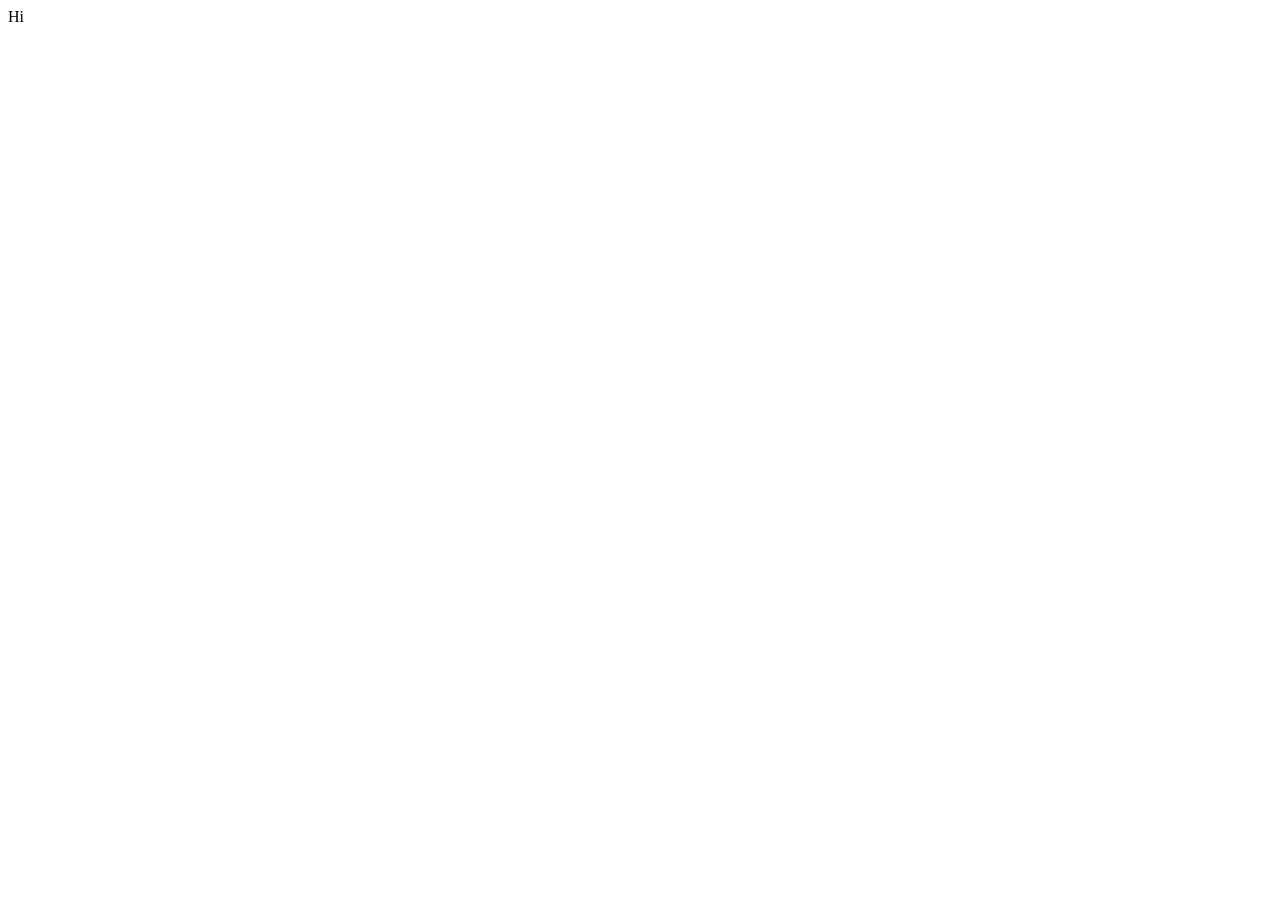
==== index.html @ 1480189e "Initial commit" ====
<!DOCTYPE html>
<html lang="en">

<head>
    <meta charset="utf-8" />
    <meta name="viewport" content="width=device-width, initial-scale=1, shrink-to-fit=no" />
    <title>Demo - Single Page</title>
</head>

<body>
    Hi
</body>

</html>
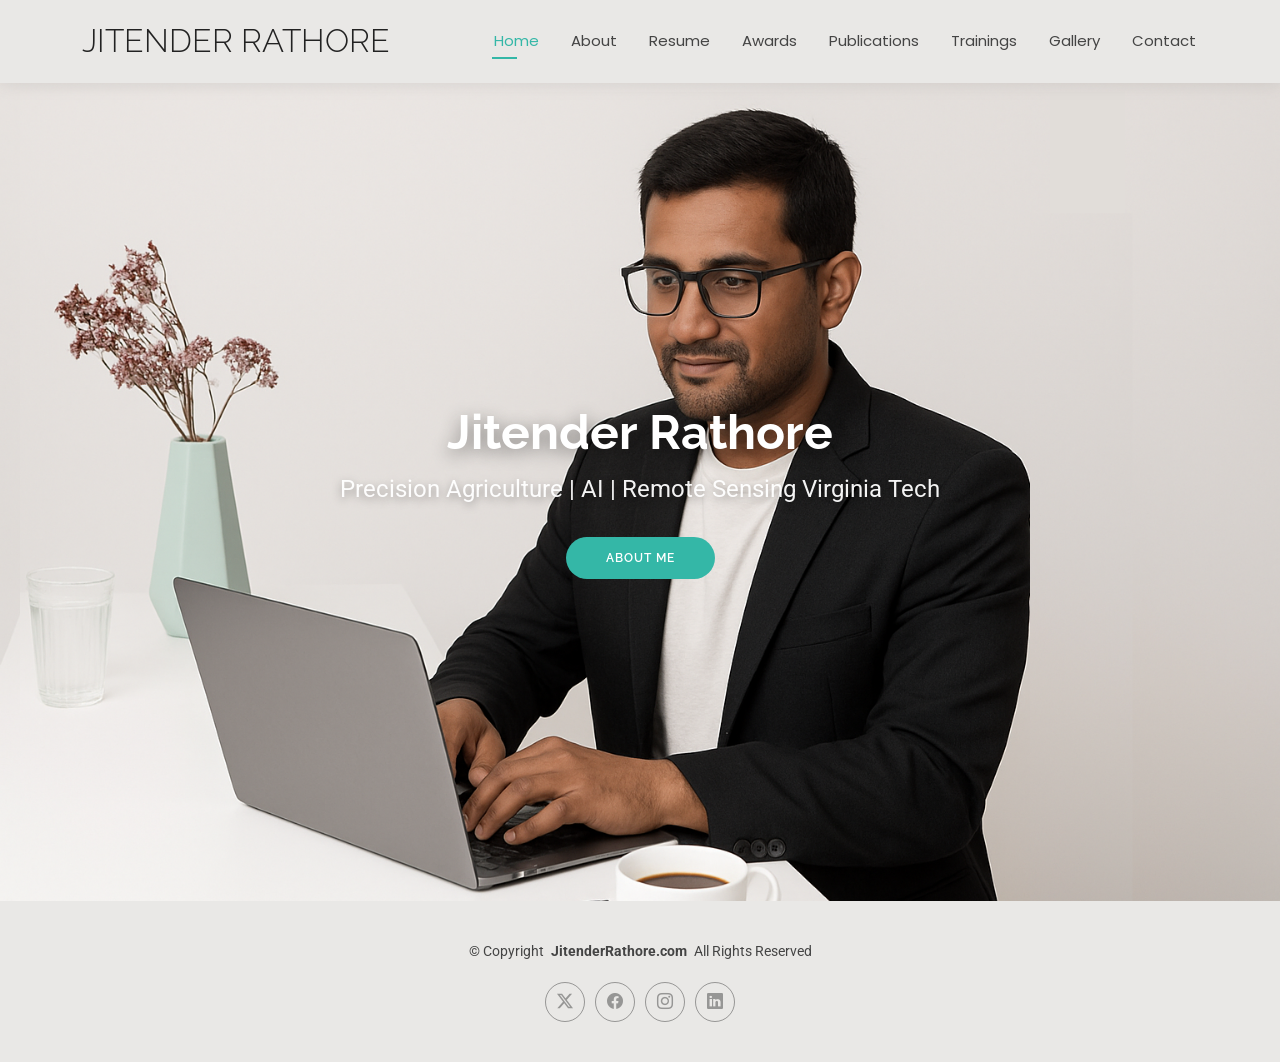
==== commit 339c10bb: "Initial commit" ====
--- a/index.html
+++ b/index.html
@@ -2,13 +2,43 @@
 <html lang="en">
 
 <head>
-    <meta charset="utf-8" />
-    <meta name="viewport" content="width=device-width, initial-scale=1, shrink-to-fit=no" />
-    <title>Demo - Single Page</title>
+  <meta charset="utf-8">
+  <meta content="width=device-width, initial-scale=1.0" name="viewport">
+  <title>JitenderRathore.com</title>
+  <link href="https://fonts.googleapis.com/css2?family=Roboto:ital,wght@0,100;0,300;0,400;0,500;0,700;0,900;1,100;1,300;1,400;1,500;1,700;1,900&family=Poppins:ital,wght@0,100;0,200;0,300;0,400;0,500;0,600;0,700;0,800;0,900;1,100;1,200;1,300;1,400;1,500;1,600;1,700;1,800;1,900&family=Raleway:ital,wght@0,100;0,200;0,300;0,400;0,500;0,600;0,700;0,800;0,900;1,100;1,200;1,300;1,400;1,500;1,600;1,700;1,800;1,900&display=swap" rel="stylesheet">
+  <link href="assets/css/bootstrap.min.css" rel="stylesheet">
+  <link href="assets/css/bootstrap-icons.css" rel="stylesheet">
+  <link href="assets/css/aos.css" rel="stylesheet">
+  <link href="assets/css/swiper-bundle.min.css" rel="stylesheet">
+  <link href="assets/css/glightbox.min.css" rel="stylesheet">
+  <link href="assets/css/main.css" rel="stylesheet">
+   <script src="assets/js/common.js"></script>
 </head>
-
-<body>
-    Hi
+<body class="index-page">
+  <div id="header-placeholder"></div>
+  <main class="main">
+    <section id="hero" class="hero section">
+      <img src="assets/img/hero-bg.png" alt="" data-aos="fade-in">
+      <div class="container text-center" data-aos="zoom-out" data-aos-delay="100">
+        <div class="row justify-content-center">
+          <div class="col-lg-8">
+            <h2>Jitender Rathore</h2>
+            <p>Precision Agriculture | AI | Remote Sensing Virginia Tech</p>
+            <a href="about.html" class="btn-get-started">About Me</a>
+          </div>
+        </div>
+      </div>
+    </section>
+  </main>
+  <div id="footer-placeholder"></div>
+  
+  <script src="assets/js/aos.js"></script>
+  <script src="assets/js/noframework.waypoints.js"></script>
+  
+  <script src="assets/js/swiper-bundle.min.js"></script>
+  <script src="assets/js/glightbox.min.js"></script>
+  <script src="assets/js/imagesloaded.pkgd.min.js"></script>
+  
+  <script src="assets/js/main.js"></script>
 </body>
-
 </html>
--- a/assets/css/main.css
+++ b/assets/css/main.css
@@ -0,0 +1,1319 @@
+:root {
+  --default-font: "Roboto",  system-ui, -apple-system, "Segoe UI", Roboto, "Helvetica Neue", Arial, "Noto Sans", "Liberation Sans", sans-serif, "Apple Color Emoji", "Segoe UI Emoji", "Segoe UI Symbol", "Noto Color Emoji";
+  --heading-font: "Raleway",  sans-serif;
+  --nav-font: "Poppins",  sans-serif;
+}
+
+:root { 
+  --default-color: #444444;
+  --heading-color: #222222;
+  --accent-color: #34b7a7;
+  --surface-color: #ffffff;
+  --contrast-color: #ffffff;
+}
+
+:root {
+  --nav-color: #444444;
+  --nav-hover-color: #34b7a7;
+  --nav-mobile-background-color: #ffffff;
+  --nav-dropdown-background-color: #ffffff;
+  --nav-dropdown-color: #444444;
+  --nav-dropdown-hover-color: #34b7a7;
+}
+.light-background {
+  --background-color: #e9e8e6;
+  --surface-color: #ffffff;
+}
+
+.dark-background {
+  --background-color: #060606;
+  --default-color: #ffffff;
+  --heading-color: #ffffff;
+  --surface-color: #252525;
+  --contrast-color: #ffffff;
+}
+
+:root {
+  scroll-behavior: smooth;
+}
+
+body {
+  color: var(--default-color);
+  background-color: var(--background-color);
+  font-family: var(--default-font);
+}
+
+a {
+  color: var(--accent-color);
+  text-decoration: none;
+  transition: 0.3s;
+}
+
+a:hover {
+  color: color-mix(in srgb, var(--accent-color), transparent 25%);
+  text-decoration: none;
+}
+
+h1,
+h2,
+h3,
+h4,
+h5,
+h6 {
+  color: var(--heading-color);
+  font-family: var(--heading-font);
+}
+
+.php-email-form .error-message {
+  display: none;
+  background: #df1529;
+  color: #ffffff;
+  text-align: left;
+  padding: 15px;
+  margin-bottom: 24px;
+  font-weight: 600;
+}
+
+.php-email-form .sent-message {
+  display: none;
+  color: #ffffff;
+  background: #059652;
+  text-align: center;
+  padding: 15px;
+  margin-bottom: 24px;
+  font-weight: 600;
+}
+
+.php-email-form .loading {
+  display: none;
+  background: var(--surface-color);
+  text-align: center;
+  padding: 15px;
+  margin-bottom: 24px;
+}
+
+.php-email-form .loading:before {
+  content: "";
+  display: inline-block;
+  border-radius: 50%;
+  width: 24px;
+  height: 24px;
+  margin: 0 10px -6px 0;
+  border: 3px solid var(--accent-color);
+  border-top-color: var(--surface-color);
+  animation: php-email-form-loading 1s linear infinite;
+}
+
+@keyframes php-email-form-loading {
+  0% {
+    transform: rotate(0deg);
+  }
+
+  100% {
+    transform: rotate(360deg);
+  }
+}
+
+.header {
+  color: var(--default-color);
+  background-color: var(--background-color);
+  padding: 15px 0;
+  transition: all 0.5s;
+  z-index: 997;
+  box-shadow: 0px 0 18px rgba(0, 0, 0, 0.1);
+}
+
+.header .logo {
+  line-height: 1;
+}
+
+.header .logo img {
+  max-height: 36px;
+  margin-right: 8px;
+}
+
+.header .logo h1 {
+  font-size: 32px;
+  margin: 0;
+  font-weight: 300;
+  text-transform: uppercase;
+  color: var(--heading-color);
+}
+
+.header .header-social-links {
+  padding-right: 15px;
+}
+
+.header .header-social-links a {
+  color: color-mix(in srgb, var(--default-color), transparent 40%);
+  padding-left: 6px;
+  display: inline-block;
+  transition: 0.3s;
+  font-size: 16px;
+}
+
+.header .header-social-links a:hover {
+  color: var(--accent-color);
+}
+
+.header .header-social-links a i {
+  line-height: 0px;
+}
+
+@media (max-width: 1200px) {
+  .header .logo {
+    order: 1;
+  }
+
+  .header .header-social-links {
+    order: 2;
+  }
+
+  .header .navmenu {
+    order: 3;
+  }
+}
+
+@media (min-width: 1200px) {
+  .navmenu {
+    padding: 0;
+  }
+
+  .navmenu ul {
+    margin: 0;
+    padding: 0;
+    display: flex;
+    list-style: none;
+    align-items: center;
+  }
+
+  .navmenu li {
+    position: relative;
+  }
+
+  .navmenu>ul>li {
+    white-space: nowrap;
+    padding: 15px 14px;
+  }
+
+  .navmenu>ul>li:last-child {
+    padding-right: 0;
+  }
+
+  .navmenu a,
+  .navmenu a:focus {
+    color: var(--nav-color);
+    font-size: 15px;
+    padding: 0 2px;
+    font-family: var(--nav-font);
+    font-weight: 400;
+    display: flex;
+    align-items: center;
+    justify-content: space-between;
+    white-space: nowrap;
+    transition: 0.3s;
+    position: relative;
+  }
+
+  .navmenu a i,
+  .navmenu a:focus i {
+    font-size: 12px;
+    line-height: 0;
+    margin-left: 5px;
+    transition: 0.3s;
+  }
+
+  .navmenu>ul>li>a:before {
+    content: "";
+    position: absolute;
+    height: 2px;
+    bottom: -6px;
+    left: 0;
+    background-color: var(--nav-hover-color);
+    visibility: hidden;
+    width: 0px;
+    transition: all 0.3s ease-in-out 0s;
+  }
+
+  .navmenu a:hover:before,
+  .navmenu li:hover>a:before,
+  .navmenu .active:before {
+    visibility: visible;
+    width: 25px;
+  }
+
+  .navmenu li:hover>a,
+  .navmenu .active,
+  .navmenu .active:focus {
+    color: var(--nav-hover-color);
+  }
+
+  .navmenu .dropdown ul {
+    margin: 0;
+    padding: 10px 0;
+    background: var(--nav-dropdown-background-color);
+    display: block;
+    position: absolute;
+    visibility: hidden;
+    left: 14px;
+    top: 130%;
+    opacity: 0;
+    transition: 0.3s;
+    border-radius: 4px;
+    z-index: 99;
+    box-shadow: 0px 0px 30px rgba(0, 0, 0, 0.1);
+  }
+
+  .navmenu .dropdown ul li {
+    min-width: 200px;
+  }
+
+  .navmenu .dropdown ul a {
+    padding: 10px 20px;
+    font-size: 15px;
+    text-transform: none;
+    color: var(--nav-dropdown-color);
+  }
+
+  .navmenu .dropdown ul a i {
+    font-size: 12px;
+  }
+
+  .navmenu .dropdown ul a:hover,
+  .navmenu .dropdown ul .active:hover,
+  .navmenu .dropdown ul li:hover>a {
+    color: var(--nav-dropdown-hover-color);
+  }
+
+  .navmenu .dropdown:hover>ul {
+    opacity: 1;
+    top: 100%;
+    visibility: visible;
+  }
+
+  .navmenu .dropdown .dropdown ul {
+    top: 0;
+    left: -90%;
+    visibility: hidden;
+  }
+
+  .navmenu .dropdown .dropdown:hover>ul {
+    opacity: 1;
+    top: 0;
+    left: -100%;
+    visibility: visible;
+  }
+}
+
+@media (max-width: 1199px) {
+  .mobile-nav-toggle {
+    color: var(--nav-color);
+    font-size: 28px;
+    line-height: 0;
+    margin-right: 10px;
+    cursor: pointer;
+    transition: color 0.3s;
+  }
+
+  .navmenu {
+    padding: 0;
+    z-index: 9997;
+  }
+
+  .navmenu ul {
+    display: none;
+    list-style: none;
+    position: absolute;
+    inset: 60px 20px 20px 20px;
+    padding: 10px 0;
+    margin: 0;
+    border-radius: 6px;
+    background-color: var(--nav-mobile-background-color);
+    border: 1px solid color-mix(in srgb, var(--default-color), transparent 90%);
+    box-shadow: none;
+    overflow-y: auto;
+    transition: 0.3s;
+    z-index: 9998;
+  }
+
+  .navmenu a,
+  .navmenu a:focus {
+    color: var(--nav-dropdown-color);
+    padding: 10px 20px;
+    font-family: var(--nav-font);
+    font-size: 17px;
+    font-weight: 500;
+    display: flex;
+    align-items: center;
+    justify-content: space-between;
+    white-space: nowrap;
+    transition: 0.3s;
+  }
+
+  .navmenu a i,
+  .navmenu a:focus i {
+    font-size: 12px;
+    line-height: 0;
+    margin-left: 5px;
+    width: 30px;
+    height: 30px;
+    display: flex;
+    align-items: center;
+    justify-content: center;
+    border-radius: 50%;
+    transition: 0.3s;
+    background-color: color-mix(in srgb, var(--accent-color), transparent 90%);
+  }
+
+  .navmenu a i:hover,
+  .navmenu a:focus i:hover {
+    background-color: var(--accent-color);
+    color: var(--contrast-color);
+  }
+
+  .navmenu a:hover,
+  .navmenu .active,
+  .navmenu .active:focus {
+    color: var(--nav-dropdown-hover-color);
+  }
+
+  .navmenu .active i,
+  .navmenu .active:focus i {
+    background-color: var(--accent-color);
+    color: var(--contrast-color);
+    transform: rotate(180deg);
+  }
+
+  .navmenu .dropdown ul {
+    position: static;
+    display: none;
+    z-index: 99;
+    padding: 10px 0;
+    margin: 10px 20px;
+    background-color: var(--nav-dropdown-background-color);
+    transition: all 0.5s ease-in-out;
+  }
+
+  .navmenu .dropdown ul ul {
+    background-color: rgba(33, 37, 41, 0.1);
+  }
+
+  .navmenu .dropdown>.dropdown-active {
+    display: block;
+    background-color: rgba(33, 37, 41, 0.03);
+  }
+
+  .mobile-nav-active {
+    overflow: hidden;
+  }
+
+  .mobile-nav-active .mobile-nav-toggle {
+    color: #fff;
+    position: absolute;
+    font-size: 32px;
+    top: 15px;
+    right: 15px;
+    margin-right: 0;
+    z-index: 9999;
+  }
+
+  .mobile-nav-active .navmenu {
+    position: fixed;
+    overflow: hidden;
+    inset: 0;
+    background: rgba(33, 37, 41, 0.8);
+    transition: 0.3s;
+  }
+
+  .mobile-nav-active .navmenu>ul {
+    display: block;
+  }
+}
+
+.footer {
+  color: var(--default-color);
+  background-color: var(--background-color);
+  font-size: 14px;
+  padding: 40px 0;
+  position: relative;
+}
+
+.footer .copyright p {
+  margin-bottom: 0;
+}
+
+.footer .social-links {
+  margin-top: 20px;
+}
+
+.footer .social-links a {
+  display: flex;
+  align-items: center;
+  justify-content: center;
+  width: 40px;
+  height: 40px;
+  border-radius: 50%;
+  border: 1px solid color-mix(in srgb, var(--default-color), transparent 50%);
+  font-size: 16px;
+  color: color-mix(in srgb, var(--default-color), transparent 50%);
+  margin: 0 5px;
+  transition: 0.3s;
+}
+
+.footer .social-links a:hover {
+  color: var(--accent-color);
+  border-color: var(--accent-color);
+}
+
+.footer .credits {
+  margin-top: 10px;
+  font-size: 13px;
+  text-align: center;
+}
+
+#preloader {
+  position: fixed;
+  inset: 0;
+  z-index: 9999;
+  overflow: hidden;
+  background-color: var(--background-color);
+  transition: all 0.6s ease-out;
+  width: 100%;
+  height: 100vh;
+}
+
+#preloader:before,
+#preloader:after {
+  content: "";
+  position: absolute;
+  border: 4px solid var(--accent-color);
+  border-radius: 50%;
+  animation: animate-preloader 2s cubic-bezier(0, 0.2, 0.8, 1) infinite;
+}
+
+#preloader:after {
+  animation-delay: -0.5s;
+}
+
+@keyframes animate-preloader {
+  0% {
+    width: 10px;
+    height: 10px;
+    top: calc(50% - 5px);
+    left: calc(50% - 5px);
+    opacity: 1;
+  }
+
+  100% {
+    width: 72px;
+    height: 72px;
+    top: calc(50% - 36px);
+    left: calc(50% - 36px);
+    opacity: 0;
+  }
+}
+
+@media screen and (max-width: 768px) {
+  [data-aos-delay] {
+    transition-delay: 0 !important;
+  }
+}
+
+.page-title {
+  color: var(--default-color);
+  background-color: var(--background-color);
+  padding: 25px 0;
+  position: relative;
+  border-bottom: 1px solid color-mix(in srgb, var(--default-color), transparent 85%);
+}
+
+.page-title h1 {
+  font-size: 24px;
+  font-weight: 400;
+}
+
+.page-title .breadcrumbs ol {
+  display: flex;
+  flex-wrap: wrap;
+  list-style: none;
+  padding: 0;
+  margin: 0;
+  font-size: 14px;
+  font-weight: 400;
+}
+
+.page-title .breadcrumbs ol li+li {
+  padding-left: 10px;
+}
+
+.page-title .breadcrumbs ol li+li::before {
+  content: "/";
+  display: inline-block;
+  padding-right: 10px;
+  color: color-mix(in srgb, var(--default-color), transparent 70%);
+}
+
+section,
+.section {
+  color: var(--default-color);
+  background-color: var(--background-color);
+  padding: 60px 0;
+  scroll-margin-top: 100px;
+  overflow: clip;
+}
+
+@media (max-width: 1199px) {
+
+  section,
+  .section {
+    scroll-margin-top: 66px;
+  }
+}
+
+.section-title {
+  text-align: center;
+  padding-bottom: 60px;
+  position: relative;
+}
+
+.section-title h2 {
+  font-size: 32px;
+  font-weight: 700;
+  margin-bottom: 20px;
+  padding-bottom: 20px;
+  position: relative;
+}
+
+.section-title h2:after {
+  content: "";
+  position: absolute;
+  display: block;
+  width: 50px;
+  height: 3px;
+  background: var(--accent-color);
+  left: 0;
+  right: 0;
+  bottom: 0;
+  margin: auto;
+}
+
+.section-title p {
+  margin-bottom: 0;
+}
+
+.hero {
+  width: 100%;
+  min-height: calc(100vh - 82px);
+  position: relative;
+  padding: 80px 0;
+  display: flex;
+  align-items: center;
+  justify-content: center;
+}
+
+@media (max-width: 1200px) {
+  .hero {
+    min-height: calc(100vh - 68px);
+  }
+}
+
+.hero img {
+  position: absolute;
+  inset: 0;
+  display: block;
+  width: 100%;
+  height: 100%;
+  object-fit: cover;
+  z-index: 1;
+}
+
+.hero .container {
+  position: relative;
+  z-index: 3;
+}
+
+.hero h2 {
+  margin: 0;
+  font-size: 48px;
+  color:#fff;
+  text-shadow: 0 4px 18px rgba(0,0,0,0.45), 0 1px 0 rgba(255,255,255,0.02);
+  font-weight: 700;
+}
+
+.hero p {
+  margin: 10px 0 0 0;
+  font-size: 24px;
+  color: rgba(255,255,255,0.95);
+  text-shadow: 0 3px 10px rgba(0,0,0,0.35);
+}
+
+.hero .btn-get-started {
+  color: var(--contrast-color);
+  background: var(--accent-color);
+  font-family: var(--heading-font);
+  text-transform: uppercase;
+  font-weight: 600;
+  font-size: 12px;
+  letter-spacing: 1px;
+  display: inline-block;
+  padding: 12px 40px;
+  border-radius: 50px;
+  transition: 0.5s;
+  margin-top: 30px;
+}
+
+.hero .btn-get-started:hover {
+  background: color-mix(in srgb, var(--accent-color) 90%, white 20%);
+}
+
+@media (max-width: 768px) {
+  .hero h2 {
+    font-size: 32px;
+  }
+
+  .hero p {
+    font-size: 18px;
+  }
+}
+
+.about .content h2 {
+  font-weight: 700;
+  font-size: 24px;
+}
+
+.about .content ul {
+  list-style: none;
+  padding: 0;
+}
+
+.about .content ul li {
+  margin-bottom: 20px;
+  display: flex;
+  align-items: center;
+}
+
+.about .content ul strong {
+  margin-right: 10px;
+}
+
+.about .content ul i {
+  font-size: 16px;
+  margin-right: 5px;
+  color: var(--accent-color);
+  line-height: 0;
+}
+
+.skills .progress {
+  height: 60px;
+  display: block;
+  background: none;
+  border-radius: 0;
+}
+
+.skills .progress .skill {
+  color: var(--heading-color);
+  padding: 0;
+  margin: 0 0 6px 0;
+  text-transform: uppercase;
+  display: block;
+  font-weight: 600;
+  font-family: var(--heading-font);
+}
+
+.skills .progress .skill .val {
+  float: right;
+  font-style: normal;
+}
+
+.skills .progress-bar-wrap {
+  background: color-mix(in srgb, var(--default-color), transparent 90%);
+  height: 10px;
+}
+
+.skills .progress-bar {
+  width: 1px;
+  height: 10px;
+  transition: 0.9s;
+  background-color: var(--accent-color);
+}
+
+.stats .stats-item {
+  padding: 30px;
+  width: 100%;
+}
+
+.stats .stats-item span {
+  color: var(--heading-color);
+  font-size: 48px;
+  display: block;
+  font-weight: 700;
+  margin-bottom: 20px;
+  padding-bottom: 20px;
+  position: relative;
+}
+
+.stats .stats-item span:after {
+  content: "";
+  position: absolute;
+  display: block;
+  width: 25px;
+  height: 3px;
+  background: var(--accent-color);
+  left: 0;
+  right: 0;
+  bottom: 0;
+  margin: auto;
+}
+
+.stats .stats-item p {
+  color: color-mix(in srgb, var(--default-color), transparent 40%);
+  padding: 0;
+  margin: 0;
+  font-family: var(--heading-font);
+  font-weight: 500;
+}
+
+.testimonials .section-header {
+  margin-bottom: 40px;
+}
+
+.testimonials .testimonials-carousel,
+.testimonials .testimonials-slider {
+  overflow: hidden;
+}
+
+.testimonials .testimonial-item {
+  text-align: center;
+}
+
+.testimonials .testimonial-item .testimonial-img {
+  width: 120px;
+  border-radius: 50%;
+  border: 4px solid var(--background-color);
+  margin: 0 auto;
+}
+
+.testimonials .testimonial-item h3 {
+  font-size: 20px;
+  font-weight: bold;
+  margin: 10px 0 5px 0;
+}
+
+.testimonials .testimonial-item h4 {
+  font-size: 14px;
+  color: color-mix(in srgb, var(--default-color), transparent 40%);
+  margin: 0 0 15px 0;
+}
+
+.testimonials .testimonial-item .stars {
+  margin-bottom: 15px;
+}
+
+.testimonials .testimonial-item .stars i {
+  color: #ffc107;
+  margin: 0 1px;
+}
+
+.testimonials .testimonial-item .quote-icon-left,
+.testimonials .testimonial-item .quote-icon-right {
+  color: color-mix(in srgb, var(--accent-color), transparent 50%);
+  font-size: 26px;
+  line-height: 0;
+}
+
+.testimonials .testimonial-item .quote-icon-left {
+  display: inline-block;
+  left: -5px;
+  position: relative;
+}
+
+.testimonials .testimonial-item .quote-icon-right {
+  display: inline-block;
+  right: -5px;
+  position: relative;
+  top: 10px;
+  transform: scale(-1, -1);
+}
+
+.testimonials .testimonial-item p {
+  font-style: italic;
+  margin: 0 auto 15px auto;
+}
+
+.testimonials .swiper-wrapper {
+  height: auto;
+}
+
+.testimonials .swiper-pagination {
+  margin-top: 20px;
+  position: relative;
+}
+
+.testimonials .swiper-pagination .swiper-pagination-bullet {
+  width: 12px;
+  height: 12px;
+  opacity: 1;
+  background-color: color-mix(in srgb, var(--default-color), transparent 85%);
+}
+
+.testimonials .swiper-pagination .swiper-pagination-bullet-active {
+  background-color: var(--accent-color);
+}
+
+@media (min-width: 992px) {
+  .testimonials .testimonial-item p {
+    width: 80%;
+  }
+}
+
+.resume .resume-title {
+  color: var(--heading-color);
+  font-size: 26px;
+  font-weight: 700;
+  margin-top: 20px;
+  margin-bottom: 20px;
+}
+
+.resume .resume-item {
+  padding: 0 0 20px 20px;
+  margin-top: -2px;
+  border-left: 2px solid var(--accent-color);
+  position: relative;
+}
+
+.resume .resume-item h4 {
+  line-height: 18px;
+  font-size: 18px;
+  font-weight: 600;
+  text-transform: uppercase;
+  color: color-mix(in srgb, var(--default-color), transparent 20%);
+  margin-bottom: 10px;
+}
+
+.resume .resume-item h5 {
+  font-size: 16px;
+  padding: 5px 15px;
+  display: inline-block;
+  font-weight: 600;
+  margin-bottom: 10px;
+}
+
+.resume .resume-item ul {
+  padding-left: 20px;
+}
+
+.resume .resume-item ul li {
+  padding-bottom: 10px;
+}
+
+.resume .resume-item:last-child {
+  padding-bottom: 0;
+}
+
+.resume .resume-item::before {
+  content: "";
+  position: absolute;
+  width: 16px;
+  height: 16px;
+  border-radius: 50px;
+  left: -9px;
+  top: 0;
+  background: var(--background-color);
+  border: 2px solid var(--accent-color);
+}
+
+.services .service-item {
+  background-color: var(--surface-color);
+  box-shadow: 0px 5px 90px 0px rgba(0, 0, 0, 0.1);
+  height: 100%;
+  padding: 15px;
+  text-align: center;
+  transition: 0.3s;
+  border-radius: 5px;
+}
+
+.services .service-item .icon {
+  margin: 0 auto;
+  width: 100px;
+  height: 100px;
+  display: flex;
+  align-items: center;
+  justify-content: center;
+  transition: ease-in-out 0.3s;
+  position: relative;
+}
+
+.services .service-item .icon i {
+  font-size: 36px;
+  transition: 0.5s;
+  position: relative;
+}
+
+.services .service-item .icon svg {
+  position: absolute;
+  top: 0;
+  left: 0;
+}
+
+.services .service-item .icon svg path {
+  transition: 0.5s;
+  fill: color-mix(in srgb, var(--default-color), transparent 95%);
+}
+
+.services .service-item h3 {
+  font-weight: 700;
+  margin: 10px 0 15px 0;
+  font-size: 16px;
+}
+
+.services .service-item p {
+  line-height: 24px;
+  font-size: 14px;
+  margin-bottom: 0;
+}
+
+.services .service-item:hover {
+  box-shadow: 0px 5px 35px 0px rgba(0, 0, 0, 0.1);
+}
+
+.services .service-item.item-cyan i {
+  color: #0dcaf0;
+}
+
+.services .service-item.item-cyan:hover .icon i {
+  /* color: #fff; */
+}
+
+.services .service-item.item-cyan:hover .icon path {
+  fill: #0dcaf0;
+}
+
+.services .service-item.item-orange i {
+  color: #fd7e14;
+}
+
+
+.services .service-item.item-orange:hover .icon path {
+  fill: #fd7e14;
+}
+
+.services .service-item.item-teal i {
+  color: #20c997;
+}
+
+.services .service-item.item-teal:hover .icon i {
+  color: #fff;
+}
+
+.services .service-item.item-teal:hover .icon path {
+  fill: #20c997;
+}
+
+.services .service-item.item-red i {
+  color: #df1529;
+}
+
+.services .service-item.item-red:hover .icon i {
+  color: #fff;
+}
+
+.services .service-item.item-red:hover .icon path {
+  fill: #df1529;
+}
+
+.services .service-item.item-indigo i {
+  color: #6610f2;
+}
+
+.services .service-item.item-indigo:hover .icon i {
+  color: #fff;
+}
+
+.services .service-item.item-indigo:hover .icon path {
+  fill: #6610f2;
+}
+
+.services .service-item.item-pink i {
+  color: #f3268c;
+}
+
+.services .service-item.item-pink:hover .icon i {
+  color: #fff;
+}
+
+.services .service-item.item-pink:hover .icon path {
+  fill: #f3268c;
+}
+
+.portfolio .portfolio-filters {
+  padding: 0;
+  margin: 0 auto 20px auto;
+  list-style: none;
+  text-align: center;
+}
+
+.portfolio .portfolio-filters li {
+  cursor: pointer;
+  display: inline-block;
+  padding: 8px 20px 10px 20px;
+  margin: 0;
+  font-size: 15px;
+  font-weight: 500;
+  line-height: 1;
+  margin-bottom: 5px;
+  border-radius: 50px;
+  transition: all 0.3s ease-in-out;
+  font-family: var(--heading-font);
+}
+
+.portfolio .portfolio-filters li:hover,
+.portfolio .portfolio-filters li.filter-active {
+  color: var(--contrast-color);
+  background-color: var(--accent-color);
+}
+
+.portfolio .portfolio-filters li:first-child {
+  margin-left: 0;
+}
+
+.portfolio .portfolio-filters li:last-child {
+  margin-right: 0;
+}
+
+@media (max-width: 575px) {
+  .portfolio .portfolio-filters li {
+    font-size: 14px;
+    margin: 0 0 10px 0;
+  }
+}
+
+.portfolio .portfolio-item {
+  position: relative;
+  overflow: hidden;
+}
+
+.portfolio .portfolio-item .portfolio-info {
+  opacity: 0;
+  position: absolute;
+  left: 12px;
+  right: 12px;
+  bottom: -100%;
+  z-index: 3;
+  transition: all ease-in-out 0.5s;
+  background: color-mix(in srgb, var(--surface-color), transparent 10%);
+  padding: 15px;
+  top: 0;
+}
+
+.portfolio .portfolio-item .portfolio-info h4 {
+  font-size: 18px;
+  font-weight: 600;
+  padding-right: 50px;
+}
+
+.portfolio .portfolio-item .portfolio-info p {
+  color: color-mix(in srgb, var(--default-color), transparent 30%);
+  font-size: 14px;
+  margin-bottom: 0;
+  padding-right: 50px;
+}
+
+.portfolio .portfolio-item .portfolio-info .preview-link,
+.portfolio .portfolio-item .portfolio-info .details-link {
+  position: absolute;
+  font-size: 24px;
+  top: calc(50% - 14px);
+  left: calc(50% - 14px);
+  color: color-mix(in srgb, var(--default-color), transparent 30%);
+  transition: 0.3s;
+  line-height: 0;
+}
+
+.portfolio .portfolio-item .portfolio-info .preview-link:hover,
+.portfolio .portfolio-item .portfolio-info .details-link:hover {
+  color: var(--accent-color);
+}
+
+.portfolio .portfolio-item .portfolio-info .details-link {
+  right: 14px;
+  font-size: 28px;
+}
+
+.portfolio .portfolio-item:hover .portfolio-info {
+  opacity: 1;
+  bottom: 0;
+}
+
+.portfolio-details .portfolio-details-slider img {
+  width: 100%;
+}
+
+.portfolio-details .portfolio-details-slider .swiper-pagination {
+  margin-top: 20px;
+  position: relative;
+}
+
+.portfolio-details .portfolio-details-slider .swiper-pagination .swiper-pagination-bullet {
+  width: 12px;
+  height: 12px;
+  background-color: color-mix(in srgb, var(--default-color), transparent 85%);
+  opacity: 1;
+}
+
+.portfolio-details .portfolio-details-slider .swiper-pagination .swiper-pagination-bullet-active {
+  background-color: var(--accent-color);
+}
+
+.portfolio-details .portfolio-info {
+  background-color: var(--surface-color);
+  padding: 30px;
+  box-shadow: 0px 0 30px rgba(0, 0, 0, 0.1);
+}
+
+.portfolio-details .portfolio-info h3 {
+  font-size: 22px;
+  font-weight: 700;
+  margin-bottom: 20px;
+  padding-bottom: 20px;
+  border-bottom: 1px solid color-mix(in srgb, var(--default-color), transparent 85%);
+}
+
+.portfolio-details .portfolio-info ul {
+  list-style: none;
+  padding: 0;
+  font-size: 15px;
+}
+
+.portfolio-details .portfolio-info ul li+li {
+  margin-top: 10px;
+}
+
+.portfolio-details .portfolio-description {
+  padding-top: 30px;
+}
+
+.portfolio-details .portfolio-description h2 {
+  font-size: 26px;
+  font-weight: 700;
+  margin-bottom: 20px;
+}
+
+.portfolio-details .portfolio-description p {
+  padding: 0;
+  color: color-mix(in srgb, var(--default-color), transparent 30%);
+}
+
+.contact .info-wrap {
+  background-color: var(--surface-color);
+  box-shadow: 0px 0px 20px rgba(0, 0, 0, 0.1);
+  padding: 30px;
+}
+
+@media (max-width: 575px) {
+  .contact .info-wrap {
+    padding: 20px;
+  }
+}
+
+.contact .info-item {
+  margin-bottom: 40px;
+}
+
+.contact .info-item i {
+  font-size: 20px;
+  color: var(--accent-color);
+  background: color-mix(in srgb, var(--accent-color), transparent 92%);
+  width: 44px;
+  height: 44px;
+  display: flex;
+  justify-content: center;
+  align-items: center;
+  border-radius: 50px;
+  transition: all 0.3s ease-in-out;
+  margin-right: 15px;
+}
+
+.contact .info-item h3 {
+  padding: 0;
+  font-size: 18px;
+  font-weight: 700;
+  margin-bottom: 5px;
+}
+
+.contact .info-item p {
+  padding: 0;
+  margin-bottom: 0;
+  font-size: 14px;
+}
+
+.contact .info-item:hover i {
+  background: var(--accent-color);
+  color: var(--contrast-color);
+}
+
+.contact .php-email-form {
+  background-color: var(--surface-color);
+  height: 100%;
+  padding: 30px;
+  box-shadow: 0px 0px 20px rgba(0, 0, 0, 0.1);
+}
+
+@media (max-width: 575px) {
+  .contact .php-email-form {
+    padding: 20px;
+  }
+  .glightbox-clean .gprev,
+.glightbox-clean .gnext {
+  top: 50%;
+  transform: translateY(-50%);
+}
+.glightbox-clean .gprev {
+  left: 10px;   /* center-left */
+}
+
+.glightbox-clean .gnext {
+  right: 10px;  /* center-right */
+}
+}
+
+.contact .php-email-form input[type=text],
+.contact .php-email-form input[type=email],
+.contact .php-email-form textarea {
+  font-size: 14px;
+  padding: 10px 15px;
+  box-shadow: none;
+  border-radius: 0;
+  color: var(--default-color);
+  background-color: var(--surface-color);
+  border-color: color-mix(in srgb, var(--default-color), transparent 80%);
+}
+
+.contact .php-email-form input[type=text]:focus,
+.contact .php-email-form input[type=email]:focus,
+.contact .php-email-form textarea:focus {
+  border-color: var(--accent-color);
+}
+
+.contact .php-email-form input[type=text]::placeholder,
+.contact .php-email-form input[type=email]::placeholder,
+.contact .php-email-form textarea::placeholder {
+  color: color-mix(in srgb, var(--default-color), transparent 70%);
+}
+
+.contact .php-email-form button[type=submit] {
+  color: var(--contrast-color);
+  background: var(--accent-color);
+  border: 0;
+  padding: 10px 30px;
+  transition: 0.4s;
+  border-radius: 50px;
+}
+
+.contact .php-email-form button[type=submit]:hover {
+  background: color-mix(in srgb, var(--accent-color), transparent 25%);
+}
+@media (prefers-contrast: more) {
+  .hero::before { background: rgba(0,0,0,0.65); }
+  .hero .hero-content h1,
+  .hero .hero-content p.lead { color: #fff; text-shadow: none; }
+}
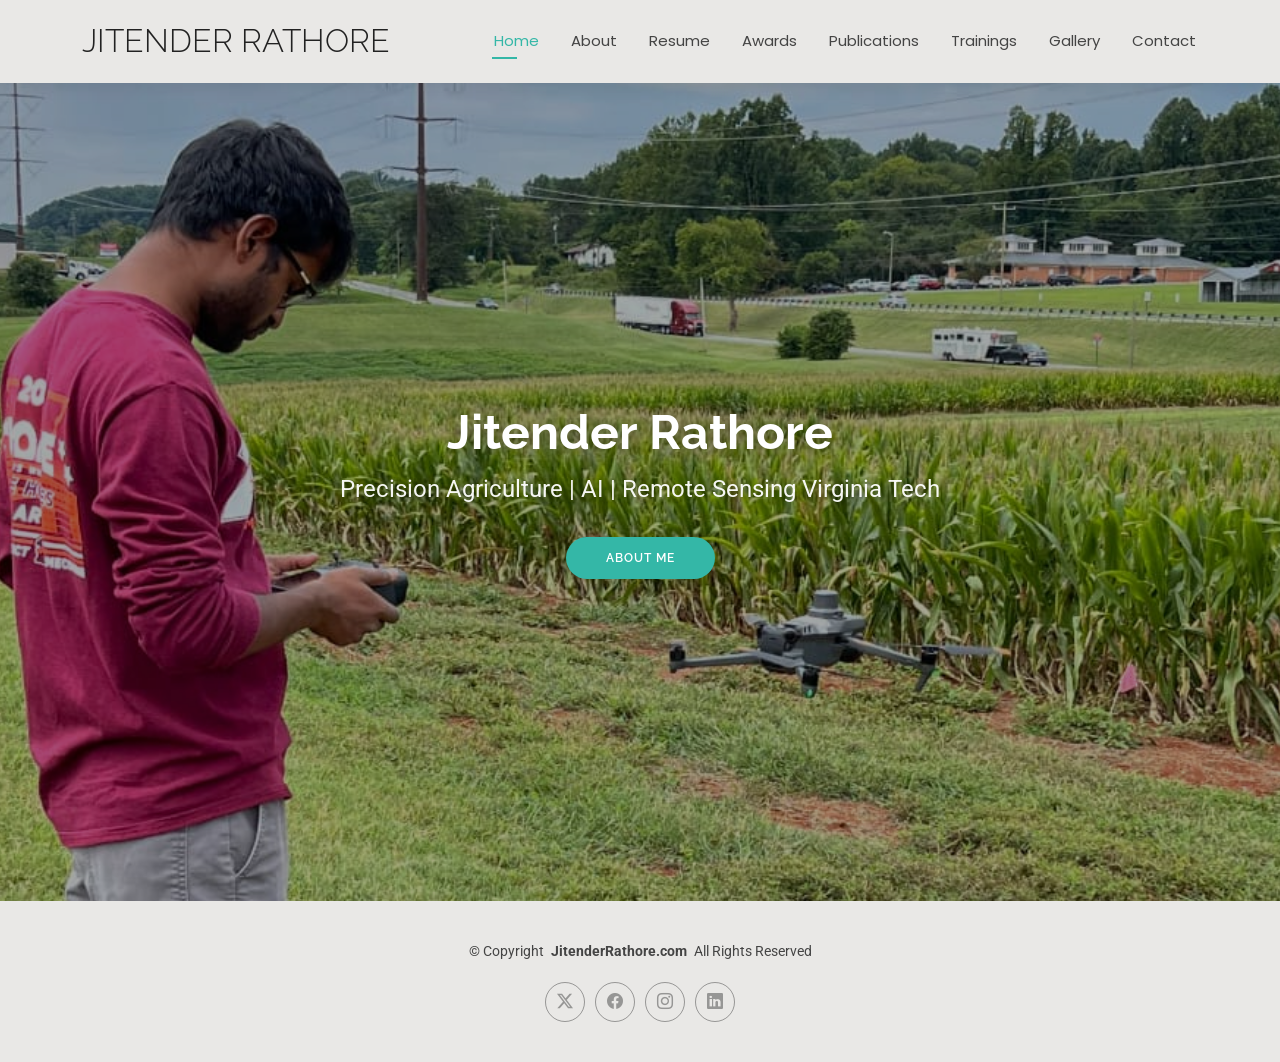
==== commit e0f1c6f9: "ui changes" ====
--- a/index.html
+++ b/index.html
@@ -12,13 +12,11 @@
   <link href="assets/css/swiper-bundle.min.css" rel="stylesheet">
   <link href="assets/css/glightbox.min.css" rel="stylesheet">
   <link href="assets/css/main.css" rel="stylesheet">
-   <script src="assets/js/common.js"></script>
 </head>
 <body class="index-page">
   <div id="header-placeholder"></div>
   <main class="main">
     <section id="hero" class="hero section">
-      <img src="assets/img/hero-bg.png" alt="" data-aos="fade-in">
       <div class="container text-center" data-aos="zoom-out" data-aos-delay="100">
         <div class="row justify-content-center">
           <div class="col-lg-8">
@@ -31,14 +29,12 @@
     </section>
   </main>
   <div id="footer-placeholder"></div>
-  
+   <script src="assets/js/common.js"></script>
+  <script src="assets/js/bootstrap.bundle.min.js"></script>
   <script src="assets/js/aos.js"></script>
-  <script src="assets/js/noframework.waypoints.js"></script>
-  
   <script src="assets/js/swiper-bundle.min.js"></script>
   <script src="assets/js/glightbox.min.js"></script>
   <script src="assets/js/imagesloaded.pkgd.min.js"></script>
-  
   <script src="assets/js/main.js"></script>
 </body>
 </html>
--- a/assets/css/main.css
+++ b/assets/css/main.css
@@ -1317,3 +1317,45 @@
   .hero .hero-content h1,
   .hero .hero-content p.lead { color: #fff; text-shadow: none; }
 }
+body.mobile-nav-active #navmenu {
+  display: block !important;
+}
+
+.hero {
+  width: 100%;
+  min-height: calc(100vh - 82px);
+  position: relative;
+  /* padding: 80px 0; */
+  display: flex;
+  align-items: center;
+  justify-content: center;
+  overflow: hidden;
+}
+
+.hero::before {
+  content: "";
+  position: absolute;
+  inset: 0;
+  background-image: url('../img/drone.jpeg'); /* apni img */
+  background-size: cover;
+  background-position: 40% 25%; /* thoda neeche shift */
+  background-repeat: no-repeat;
+
+  /* Zoom-out (slightly) */
+  transform: scale(1.10);
+
+  transform-origin: center;
+  z-index: -1;
+}
+.hero::after {
+  content: "";
+  position: absolute;
+  inset: 0;
+  background: rgba(0, 0, 0, 0.35); /* ⭐ Soft dark overlay */
+  z-index: -1;
+}
+@media (max-width: 575px) {
+  .hero::before {
+  background-position: 0; /* thoda neeche shift */
+  }
+}
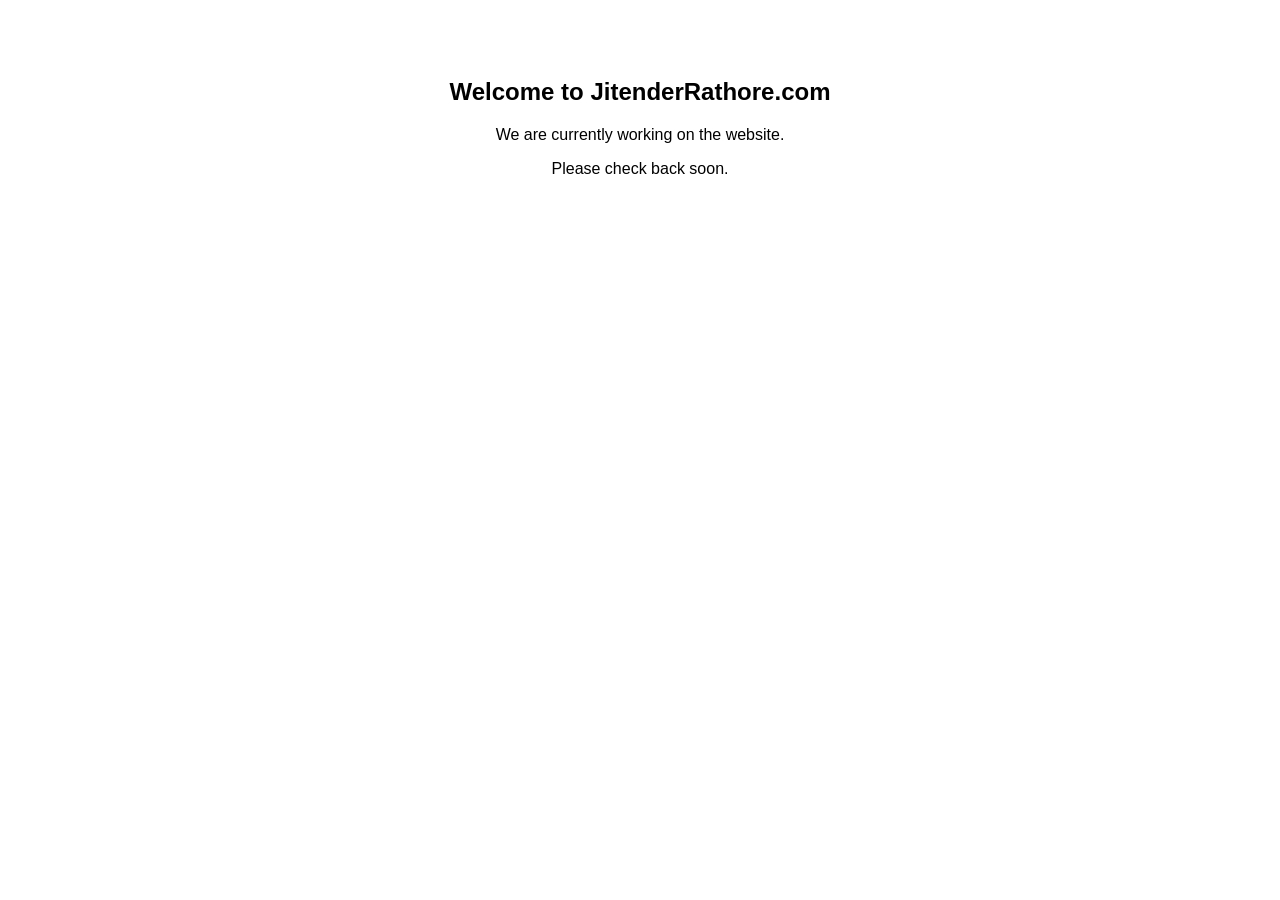
==== commit b04c1386: "site paused" ====
--- a/index.html
+++ b/index.html
@@ -1,40 +1,12 @@
 <!DOCTYPE html>
-<html lang="en">
-
+<html>
 <head>
-  <meta charset="utf-8">
-  <meta content="width=device-width, initial-scale=1.0" name="viewport">
-  <title>JitenderRathore.com</title>
-  <link href="https://fonts.googleapis.com/css2?family=Roboto:ital,wght@0,100;0,300;0,400;0,500;0,700;0,900;1,100;1,300;1,400;1,500;1,700;1,900&family=Poppins:ital,wght@0,100;0,200;0,300;0,400;0,500;0,600;0,700;0,800;0,900;1,100;1,200;1,300;1,400;1,500;1,600;1,700;1,800;1,900&family=Raleway:ital,wght@0,100;0,200;0,300;0,400;0,500;0,600;0,700;0,800;0,900;1,100;1,200;1,300;1,400;1,500;1,600;1,700;1,800;1,900&display=swap" rel="stylesheet">
-  <link href="assets/css/bootstrap.min.css" rel="stylesheet">
-  <link href="assets/css/bootstrap-icons.css" rel="stylesheet">
-  <link href="assets/css/aos.css" rel="stylesheet">
-  <link href="assets/css/swiper-bundle.min.css" rel="stylesheet">
-  <link href="assets/css/glightbox.min.css" rel="stylesheet">
-  <link href="assets/css/main.css" rel="stylesheet">
+  <meta charset="UTF-8">
+  <title>Site Unavailable</title>
 </head>
-<body class="index-page">
-  <div id="header-placeholder"></div>
-  <main class="main">
-    <section id="hero" class="hero section">
-      <div class="container text-center" data-aos="zoom-out" data-aos-delay="100">
-        <div class="row justify-content-center">
-          <div class="col-lg-8">
-            <h2>Jitender Rathore</h2>
-            <p>Precision Agriculture | AI | Remote Sensing Virginia Tech</p>
-            <a href="about.html" class="btn-get-started">About Me</a>
-          </div>
-        </div>
-      </div>
-    </section>
-  </main>
-  <div id="footer-placeholder"></div>
-   <script src="assets/js/common.js"></script>
-  <script src="assets/js/bootstrap.bundle.min.js"></script>
-  <script src="assets/js/aos.js"></script>
-  <script src="assets/js/swiper-bundle.min.js"></script>
-  <script src="assets/js/glightbox.min.js"></script>
-  <script src="assets/js/imagesloaded.pkgd.min.js"></script>
-  <script src="assets/js/main.js"></script>
+<body style="text-align:center; padding-top:50px; font-family:sans-serif;">
+  <h2>Welcome to JitenderRathore.com</h2>
+  <p>We are currently working on the website.</p>
+  <p>Please check back soon.</p>
 </body>
-</html>+</html>
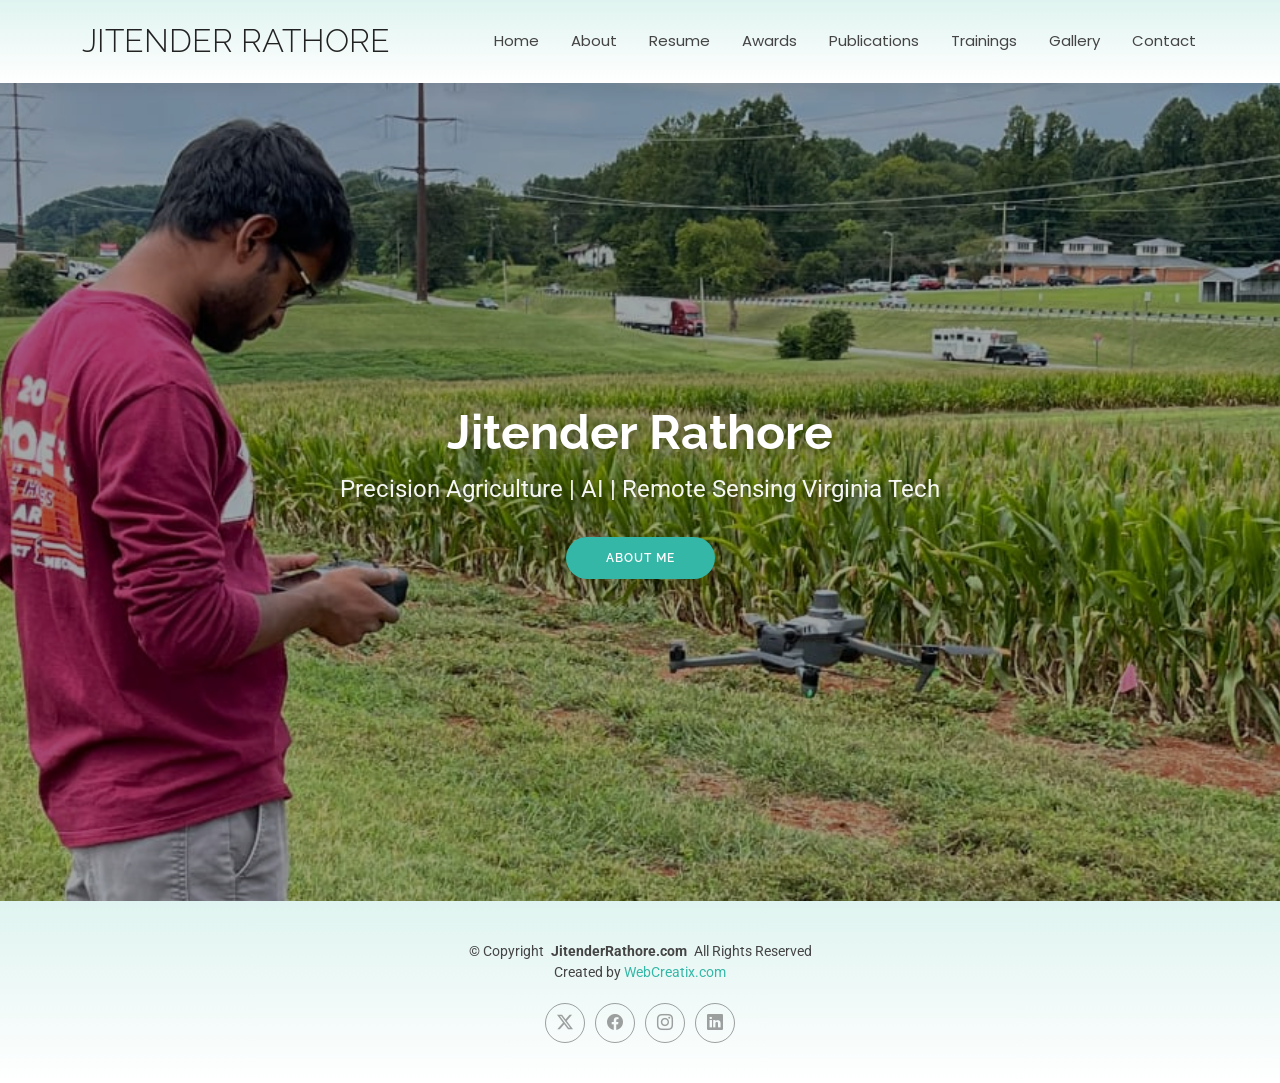
==== commit d7fff569: "website live" ====
--- a/index.html
+++ b/index.html
@@ -1,12 +1,40 @@
 <!DOCTYPE html>
-<html>
+<html lang="en">
+
 <head>
-  <meta charset="UTF-8">
-  <title>Site Unavailable</title>
+  <meta charset="utf-8">
+  <meta content="width=device-width, initial-scale=1.0" name="viewport">
+  <title>JitenderRathore.com</title>
+  <link href="https://fonts.googleapis.com/css2?family=Roboto:ital,wght@0,100;0,300;0,400;0,500;0,700;0,900;1,100;1,300;1,400;1,500;1,700;1,900&family=Poppins:ital,wght@0,100;0,200;0,300;0,400;0,500;0,600;0,700;0,800;0,900;1,100;1,200;1,300;1,400;1,500;1,600;1,700;1,800;1,900&family=Raleway:ital,wght@0,100;0,200;0,300;0,400;0,500;0,600;0,700;0,800;0,900;1,100;1,200;1,300;1,400;1,500;1,600;1,700;1,800;1,900&display=swap" rel="stylesheet">
+  <link href="assets/css/bootstrap.min.css" rel="stylesheet">
+  <link href="assets/css/bootstrap-icons.css" rel="stylesheet">
+  <link href="assets/css/aos.css" rel="stylesheet">
+  <link href="assets/css/swiper-bundle.min.css" rel="stylesheet">
+  <link href="assets/css/glightbox.min.css" rel="stylesheet">
+  <link href="assets/css/main.css" rel="stylesheet">
 </head>
-<body style="text-align:center; padding-top:50px; font-family:sans-serif;">
-  <h2>Welcome to JitenderRathore.com</h2>
-  <p>We are currently working on the website.</p>
-  <p>Please check back soon.</p>
+<body class="index-page">
+  <div id="header-placeholder"></div>
+  <main class="main">
+    <section id="hero" class="hero section">
+      <div class="container text-center" data-aos="zoom-out" data-aos-delay="100">
+        <div class="row justify-content-center">
+          <div class="col-lg-8">
+            <h2>Jitender Rathore</h2>
+            <p>Precision Agriculture | AI | Remote Sensing Virginia Tech</p>
+            <a href="about.html" class="btn-get-started">About Me</a>
+          </div>
+        </div>
+      </div>
+    </section>
+  </main>
+  <div id="footer-placeholder"></div>
+   <script src="assets/js/common.js"></script>
+  <script src="assets/js/bootstrap.bundle.min.js"></script>
+  <script src="assets/js/aos.js"></script>
+  <script src="assets/js/swiper-bundle.min.js"></script>
+  <script src="assets/js/glightbox.min.js"></script>
+  <script src="assets/js/imagesloaded.pkgd.min.js"></script>
+  <script src="assets/js/main.js"></script>
 </body>
-</html>
+</html>
--- a/assets/css/main.css
+++ b/assets/css/main.css
@@ -0,0 +1,1365 @@
+:root {
+  --default-font: "Roboto",  system-ui, -apple-system, "Segoe UI", Roboto, "Helvetica Neue", Arial, "Noto Sans", "Liberation Sans", sans-serif, "Apple Color Emoji", "Segoe UI Emoji", "Segoe UI Symbol", "Noto Color Emoji";
+  --heading-font: "Raleway",  sans-serif;
+  --nav-font: "Poppins",  sans-serif;
+}
+
+:root { 
+  --default-color: #444444;
+  --heading-color: #222222;
+  --accent-color: #34b7a7;
+  --surface-color: #ffffff;
+  --contrast-color: #ffffff;
+}
+
+:root {
+  --nav-color: #444444;
+  --nav-hover-color: #34b7a7;
+  --nav-mobile-background-color: #ffffff;
+  --nav-dropdown-background-color: #ffffff;
+  --nav-dropdown-color: #444444;
+  --nav-dropdown-hover-color: #34b7a7;
+}
+.light-background {
+  --background-color: #e9e8e6;
+  --surface-color: #ffffff;
+}
+
+.dark-background {
+  --background-color: #060606;
+  --default-color: #ffffff;
+  --heading-color: #ffffff;
+  --surface-color: #252525;
+  --contrast-color: #ffffff;
+}
+
+:root {
+  scroll-behavior: smooth;
+}
+
+body {
+  color: var(--default-color);
+  background-color: var(--background-color);
+  font-family: var(--default-font);
+}
+
+a {
+  color: var(--accent-color);
+  text-decoration: none;
+  transition: 0.3s;
+}
+
+a:hover {
+  color: color-mix(in srgb, var(--accent-color), transparent 25%);
+  text-decoration: none;
+}
+
+h1,
+h2,
+h3,
+h4,
+h5,
+h6 {
+  color: var(--heading-color);
+  font-family: var(--heading-font);
+}
+
+.php-email-form .error-message {
+  display: none;
+  background: #df1529;
+  color: #ffffff;
+  text-align: left;
+  padding: 15px;
+  margin-bottom: 24px;
+  font-weight: 600;
+}
+
+.php-email-form .sent-message {
+  display: none;
+  color: #ffffff;
+  background: #059652;
+  text-align: center;
+  padding: 15px;
+  margin-bottom: 24px;
+  font-weight: 600;
+}
+
+.php-email-form .loading {
+  display: none;
+  background: var(--surface-color);
+  text-align: center;
+  padding: 15px;
+  margin-bottom: 24px;
+}
+
+.php-email-form .loading:before {
+  content: "";
+  display: inline-block;
+  border-radius: 50%;
+  width: 24px;
+  height: 24px;
+  margin: 0 10px -6px 0;
+  border: 3px solid var(--accent-color);
+  border-top-color: var(--surface-color);
+  animation: php-email-form-loading 1s linear infinite;
+}
+
+@keyframes php-email-form-loading {
+  0% {
+    transform: rotate(0deg);
+  }
+
+  100% {
+    transform: rotate(360deg);
+  }
+}
+
+.header {
+  color: var(--default-color);
+  background-color: var(--background-color);
+  padding: 15px 0;
+  transition: all 0.5s;
+  z-index: 997;
+  box-shadow: 0px 0 18px rgba(0, 0, 0, 0.1);
+}
+
+.header .logo {
+  line-height: 1;
+}
+
+.header .logo img {
+  max-height: 36px;
+  margin-right: 8px;
+}
+
+.header .logo h1 {
+  font-size: 32px;
+  margin: 0;
+  font-weight: 300;
+  text-transform: uppercase;
+  color: var(--heading-color);
+}
+
+.header .header-social-links {
+  padding-right: 15px;
+}
+
+.header .header-social-links a {
+  color: color-mix(in srgb, var(--default-color), transparent 40%);
+  padding-left: 6px;
+  display: inline-block;
+  transition: 0.3s;
+  font-size: 16px;
+}
+
+.header .header-social-links a:hover {
+  color: var(--accent-color);
+}
+
+.header .header-social-links a i {
+  line-height: 0px;
+}
+
+@media (max-width: 1200px) {
+  .header .logo {
+    order: 1;
+  }
+
+  .header .header-social-links {
+    order: 2;
+  }
+
+  .header .navmenu {
+    order: 3;
+  }
+}
+
+@media (min-width: 1200px) {
+  .navmenu {
+    padding: 0;
+  }
+
+  .navmenu ul {
+    margin: 0;
+    padding: 0;
+    display: flex;
+    list-style: none;
+    align-items: center;
+  }
+
+  .navmenu li {
+    position: relative;
+  }
+
+  .navmenu>ul>li {
+    white-space: nowrap;
+    padding: 15px 14px;
+  }
+
+  .navmenu>ul>li:last-child {
+    padding-right: 0;
+  }
+
+  .navmenu a,
+  .navmenu a:focus {
+    color: var(--nav-color);
+    font-size: 15px;
+    padding: 0 2px;
+    font-family: var(--nav-font);
+    font-weight: 400;
+    display: flex;
+    align-items: center;
+    justify-content: space-between;
+    white-space: nowrap;
+    transition: 0.3s;
+    position: relative;
+  }
+
+  .navmenu a i,
+  .navmenu a:focus i {
+    font-size: 12px;
+    line-height: 0;
+    margin-left: 5px;
+    transition: 0.3s;
+  }
+
+  .navmenu>ul>li>a:before {
+    content: "";
+    position: absolute;
+    height: 2px;
+    bottom: -6px;
+    left: 0;
+    background-color: var(--nav-hover-color);
+    visibility: hidden;
+    width: 0px;
+    transition: all 0.3s ease-in-out 0s;
+  }
+
+  .navmenu a:hover:before,
+  .navmenu li:hover>a:before,
+  .navmenu .active:before {
+    visibility: visible;
+    width: 25px;
+  }
+
+  .navmenu li:hover>a,
+  .navmenu .active,
+  .navmenu .active:focus {
+    color: var(--nav-hover-color);
+  }
+
+  .navmenu .dropdown ul {
+    margin: 0;
+    padding: 10px 0;
+    background: var(--nav-dropdown-background-color);
+    display: block;
+    position: absolute;
+    visibility: hidden;
+    left: 14px;
+    top: 130%;
+    opacity: 0;
+    transition: 0.3s;
+    border-radius: 4px;
+    z-index: 99;
+    box-shadow: 0px 0px 30px rgba(0, 0, 0, 0.1);
+  }
+
+  .navmenu .dropdown ul li {
+    min-width: 200px;
+  }
+
+  .navmenu .dropdown ul a {
+    padding: 10px 20px;
+    font-size: 15px;
+    text-transform: none;
+    color: var(--nav-dropdown-color);
+  }
+
+  .navmenu .dropdown ul a i {
+    font-size: 12px;
+  }
+
+  .navmenu .dropdown ul a:hover,
+  .navmenu .dropdown ul .active:hover,
+  .navmenu .dropdown ul li:hover>a {
+    color: var(--nav-dropdown-hover-color);
+  }
+
+  .navmenu .dropdown:hover>ul {
+    opacity: 1;
+    top: 100%;
+    visibility: visible;
+  }
+
+  .navmenu .dropdown .dropdown ul {
+    top: 0;
+    left: -90%;
+    visibility: hidden;
+  }
+
+  .navmenu .dropdown .dropdown:hover>ul {
+    opacity: 1;
+    top: 0;
+    left: -100%;
+    visibility: visible;
+  }
+}
+
+@media (max-width: 1199px) {
+  .mobile-nav-toggle {
+    color: var(--nav-color);
+    font-size: 28px;
+    line-height: 0;
+    margin-right: 10px;
+    cursor: pointer;
+    transition: color 0.3s;
+  }
+
+  .navmenu {
+    padding: 0;
+    z-index: 9997;
+  }
+
+  .navmenu ul {
+    display: none;
+    list-style: none;
+    position: absolute;
+    inset: 60px 20px 20px 20px;
+    padding: 10px 0;
+    margin: 0;
+    border-radius: 6px;
+    background-color: var(--nav-mobile-background-color);
+    border: 1px solid color-mix(in srgb, var(--default-color), transparent 90%);
+    box-shadow: none;
+    overflow-y: auto;
+    transition: 0.3s;
+    z-index: 9998;
+  }
+
+  .navmenu a,
+  .navmenu a:focus {
+    color: var(--nav-dropdown-color);
+    padding: 10px 20px;
+    font-family: var(--nav-font);
+    font-size: 17px;
+    font-weight: 500;
+    display: flex;
+    align-items: center;
+    justify-content: space-between;
+    white-space: nowrap;
+    transition: 0.3s;
+  }
+
+  .navmenu a i,
+  .navmenu a:focus i {
+    font-size: 12px;
+    line-height: 0;
+    margin-left: 5px;
+    width: 30px;
+    height: 30px;
+    display: flex;
+    align-items: center;
+    justify-content: center;
+    border-radius: 50%;
+    transition: 0.3s;
+    background-color: color-mix(in srgb, var(--accent-color), transparent 90%);
+  }
+
+  .navmenu a i:hover,
+  .navmenu a:focus i:hover {
+    background-color: var(--accent-color);
+    color: var(--contrast-color);
+  }
+
+  .navmenu a:hover,
+  .navmenu .active,
+  .navmenu .active:focus {
+    color: var(--nav-dropdown-hover-color);
+  }
+
+  .navmenu .active i,
+  .navmenu .active:focus i {
+    background-color: var(--accent-color);
+    color: var(--contrast-color);
+    transform: rotate(180deg);
+  }
+
+  .navmenu .dropdown ul {
+    position: static;
+    display: none;
+    z-index: 99;
+    padding: 10px 0;
+    margin: 10px 20px;
+    background-color: var(--nav-dropdown-background-color);
+    transition: all 0.5s ease-in-out;
+  }
+
+  .navmenu .dropdown ul ul {
+    background-color: rgba(33, 37, 41, 0.1);
+  }
+
+  .navmenu .dropdown>.dropdown-active {
+    display: block;
+    background-color: rgba(33, 37, 41, 0.03);
+  }
+
+  .mobile-nav-active {
+    overflow: hidden;
+  }
+
+  .mobile-nav-active .mobile-nav-toggle {
+    color: #fff;
+    position: absolute;
+    font-size: 32px;
+    top: 15px;
+    right: 15px;
+    margin-right: 0;
+    z-index: 9999;
+  }
+
+  .mobile-nav-active .navmenu {
+    position: fixed;
+    overflow: hidden;
+    inset: 0;
+    background: rgba(33, 37, 41, 0.8);
+    transition: 0.3s;
+  }
+
+  .mobile-nav-active .navmenu>ul {
+    display: block;
+  }
+}
+
+.footer {
+  color: var(--default-color);
+  background-color: var(--background-color);
+  font-size: 14px;
+  padding: 40px 0;
+  position: relative;
+}
+
+.footer .copyright p {
+  margin-bottom: 0;
+}
+
+.footer .social-links {
+  margin-top: 20px;
+}
+
+.footer .social-links a {
+  display: flex;
+  align-items: center;
+  justify-content: center;
+  width: 40px;
+  height: 40px;
+  border-radius: 50%;
+  border: 1px solid color-mix(in srgb, var(--default-color), transparent 50%);
+  font-size: 16px;
+  color: color-mix(in srgb, var(--default-color), transparent 50%);
+  margin: 0 5px;
+  transition: 0.3s;
+}
+
+.footer .social-links a:hover {
+  color: var(--accent-color);
+  border-color: var(--accent-color);
+}
+
+.footer .credits {
+  margin-top: 10px;
+  font-size: 13px;
+  text-align: center;
+}
+
+#preloader {
+  position: fixed;
+  inset: 0;
+  z-index: 9999;
+  overflow: hidden;
+  background-color: var(--background-color);
+  transition: all 0.6s ease-out;
+  width: 100%;
+  height: 100vh;
+}
+
+#preloader:before,
+#preloader:after {
+  content: "";
+  position: absolute;
+  border: 4px solid var(--accent-color);
+  border-radius: 50%;
+  animation: animate-preloader 2s cubic-bezier(0, 0.2, 0.8, 1) infinite;
+}
+
+#preloader:after {
+  animation-delay: -0.5s;
+}
+
+@keyframes animate-preloader {
+  0% {
+    width: 10px;
+    height: 10px;
+    top: calc(50% - 5px);
+    left: calc(50% - 5px);
+    opacity: 1;
+  }
+
+  100% {
+    width: 72px;
+    height: 72px;
+    top: calc(50% - 36px);
+    left: calc(50% - 36px);
+    opacity: 0;
+  }
+}
+
+@media screen and (max-width: 768px) {
+  [data-aos-delay] {
+    transition-delay: 0 !important;
+  }
+}
+
+.page-title {
+  color: var(--default-color);
+  background-color: var(--background-color);
+  padding: 25px 0;
+  position: relative;
+  border-bottom: 1px solid color-mix(in srgb, var(--default-color), transparent 85%);
+}
+
+.page-title h1 {
+  font-size: 24px;
+  font-weight: 400;
+}
+
+.page-title .breadcrumbs ol {
+  display: flex;
+  flex-wrap: wrap;
+  list-style: none;
+  padding: 0;
+  margin: 0;
+  font-size: 14px;
+  font-weight: 400;
+}
+
+.page-title .breadcrumbs ol li+li {
+  padding-left: 10px;
+}
+
+.page-title .breadcrumbs ol li+li::before {
+  content: "/";
+  display: inline-block;
+  padding-right: 10px;
+  color: color-mix(in srgb, var(--default-color), transparent 70%);
+}
+
+section,
+.section {
+  color: var(--default-color);
+  background-color: var(--background-color);
+  padding: 60px 0;
+  scroll-margin-top: 100px;
+  overflow: clip;
+}
+
+@media (max-width: 1199px) {
+
+  section,
+  .section {
+    scroll-margin-top: 66px;
+  }
+}
+
+.section-title {
+  text-align: center;
+  padding-bottom: 60px;
+  position: relative;
+}
+
+.section-title h2 {
+  font-size: 32px;
+  font-weight: 700;
+  margin-bottom: 20px;
+  padding-bottom: 20px;
+  position: relative;
+}
+
+.section-title h2:after {
+  content: "";
+  position: absolute;
+  display: block;
+  width: 50px;
+  height: 3px;
+  background: var(--accent-color);
+  left: 0;
+  right: 0;
+  bottom: 0;
+  margin: auto;
+}
+
+.section-title p {
+  margin-bottom: 0;
+}
+
+.hero {
+  width: 100%;
+  min-height: calc(100vh - 82px);
+  position: relative;
+  padding: 80px 0;
+  display: flex;
+  align-items: center;
+  justify-content: center;
+}
+
+@media (max-width: 1200px) {
+  .hero {
+    min-height: calc(100vh - 68px);
+  }
+}
+
+.hero img {
+  position: absolute;
+  inset: 0;
+  display: block;
+  width: 100%;
+  height: 100%;
+  object-fit: cover;
+  z-index: 1;
+}
+
+.hero .container {
+  position: relative;
+  z-index: 3;
+}
+
+.hero h2 {
+  margin: 0;
+  font-size: 48px;
+  color:#fff;
+  text-shadow: 0 4px 18px rgba(0,0,0,0.45), 0 1px 0 rgba(255,255,255,0.02);
+  font-weight: 700;
+}
+
+.hero p {
+  margin: 10px 0 0 0;
+  font-size: 24px;
+  color: rgba(255,255,255,0.95);
+  text-shadow: 0 3px 10px rgba(0,0,0,0.35);
+}
+
+.hero .btn-get-started {
+  color: var(--contrast-color);
+  background: var(--accent-color);
+  font-family: var(--heading-font);
+  text-transform: uppercase;
+  font-weight: 600;
+  font-size: 12px;
+  letter-spacing: 1px;
+  display: inline-block;
+  padding: 12px 40px;
+  border-radius: 50px;
+  transition: 0.5s;
+  margin-top: 30px;
+}
+
+.hero .btn-get-started:hover {
+  background: color-mix(in srgb, var(--accent-color) 90%, white 20%);
+}
+
+@media (max-width: 768px) {
+  .hero h2 {
+    font-size: 32px;
+  }
+
+  .hero p {
+    font-size: 18px;
+  }
+}
+
+.about .content h2 {
+  font-weight: 700;
+  font-size: 24px;
+}
+
+.about .content ul {
+  list-style: none;
+  padding: 0;
+}
+
+.about .content ul li {
+  margin-bottom: 20px;
+  display: flex;
+  align-items: center;
+}
+
+.about .content ul strong {
+  margin-right: 10px;
+}
+
+.about .content ul i {
+  font-size: 16px;
+  margin-right: 5px;
+  color: var(--accent-color);
+  line-height: 0;
+}
+
+.skills .progress {
+  height: 60px;
+  display: block;
+  background: none;
+  border-radius: 0;
+}
+
+.skills .progress .skill {
+  color: var(--heading-color);
+  padding: 0;
+  margin: 0 0 6px 0;
+  text-transform: uppercase;
+  display: block;
+  font-weight: 600;
+  font-family: var(--heading-font);
+}
+
+.skills .progress .skill .val {
+  float: right;
+  font-style: normal;
+}
+
+.skills .progress-bar-wrap {
+  background: color-mix(in srgb, var(--default-color), transparent 90%);
+  height: 10px;
+}
+
+.skills .progress-bar {
+  width: 1px;
+  height: 10px;
+  transition: 0.9s;
+  background-color: var(--accent-color);
+}
+
+.stats .stats-item {
+  padding: 30px;
+  width: 100%;
+}
+
+.stats .stats-item span {
+  color: var(--heading-color);
+  font-size: 48px;
+  display: block;
+  font-weight: 700;
+  margin-bottom: 20px;
+  padding-bottom: 20px;
+  position: relative;
+}
+
+.stats .stats-item span:after {
+  content: "";
+  position: absolute;
+  display: block;
+  width: 25px;
+  height: 3px;
+  background: var(--accent-color);
+  left: 0;
+  right: 0;
+  bottom: 0;
+  margin: auto;
+}
+
+.stats .stats-item p {
+  color: color-mix(in srgb, var(--default-color), transparent 40%);
+  padding: 0;
+  margin: 0;
+  font-family: var(--heading-font);
+  font-weight: 500;
+}
+
+.testimonials .section-header {
+  margin-bottom: 40px;
+}
+
+.testimonials .testimonials-carousel,
+.testimonials .testimonials-slider {
+  overflow: hidden;
+}
+
+.testimonials .testimonial-item {
+  text-align: center;
+}
+
+.testimonials .testimonial-item .testimonial-img {
+  width: 120px;
+  border-radius: 50%;
+  border: 4px solid var(--background-color);
+  margin: 0 auto;
+}
+
+.testimonials .testimonial-item h3 {
+  font-size: 20px;
+  font-weight: bold;
+  margin: 10px 0 5px 0;
+}
+
+.testimonials .testimonial-item h4 {
+  font-size: 14px;
+  color: color-mix(in srgb, var(--default-color), transparent 40%);
+  margin: 0 0 15px 0;
+}
+
+.testimonials .testimonial-item .stars {
+  margin-bottom: 15px;
+}
+
+.testimonials .testimonial-item .stars i {
+  color: #ffc107;
+  margin: 0 1px;
+}
+
+.testimonials .testimonial-item .quote-icon-left,
+.testimonials .testimonial-item .quote-icon-right {
+  color: color-mix(in srgb, var(--accent-color), transparent 50%);
+  font-size: 26px;
+  line-height: 0;
+}
+
+.testimonials .testimonial-item .quote-icon-left {
+  display: inline-block;
+  left: -5px;
+  position: relative;
+}
+
+.testimonials .testimonial-item .quote-icon-right {
+  display: inline-block;
+  right: -5px;
+  position: relative;
+  top: 10px;
+  transform: scale(-1, -1);
+}
+
+.testimonials .testimonial-item p {
+  font-style: italic;
+  margin: 0 auto 15px auto;
+}
+
+.testimonials .swiper-wrapper {
+  height: auto;
+}
+
+.testimonials .swiper-pagination {
+  margin-top: 20px;
+  position: relative;
+}
+
+.testimonials .swiper-pagination .swiper-pagination-bullet {
+  width: 12px;
+  height: 12px;
+  opacity: 1;
+  background-color: color-mix(in srgb, var(--default-color), transparent 85%);
+}
+
+.testimonials .swiper-pagination .swiper-pagination-bullet-active {
+  background-color: var(--accent-color);
+}
+
+@media (min-width: 992px) {
+  .testimonials .testimonial-item p {
+    width: 80%;
+  }
+}
+
+.resume .resume-title {
+  color: var(--heading-color);
+  font-size: 26px;
+  font-weight: 700;
+  margin-top: 20px;
+  margin-bottom: 20px;
+}
+
+.resume .resume-item {
+  padding: 0 0 20px 20px;
+  margin-top: -2px;
+  border-left: 2px solid var(--accent-color);
+  position: relative;
+}
+
+.resume .resume-item h4 {
+  line-height: 18px;
+  font-size: 18px;
+  font-weight: 600;
+  text-transform: uppercase;
+  color: color-mix(in srgb, var(--default-color), transparent 20%);
+  margin-bottom: 10px;
+}
+
+.resume .resume-item h5 {
+  font-size: 16px;
+  padding: 5px 15px;
+  display: inline-block;
+  font-weight: 600;
+  margin-bottom: 10px;
+}
+
+.resume .resume-item ul {
+  padding-left: 20px;
+}
+
+.resume .resume-item ul li {
+  padding-bottom: 10px;
+}
+
+.resume .resume-item:last-child {
+  padding-bottom: 0;
+}
+
+.resume .resume-item::before {
+  content: "";
+  position: absolute;
+  width: 16px;
+  height: 16px;
+  border-radius: 50px;
+  left: -9px;
+  top: 0;
+  background: var(--background-color);
+  border: 2px solid var(--accent-color);
+}
+
+.services .service-item {
+  background-color: var(--surface-color);
+  box-shadow: 0px 5px 90px 0px rgba(0, 0, 0, 0.1);
+  height: 100%;
+  padding: 15px;
+  text-align: center;
+  transition: 0.3s;
+  border-radius: 5px;
+}
+
+.services .service-item .icon {
+  margin: 0 auto;
+  width: 100px;
+  height: 100px;
+  display: flex;
+  align-items: center;
+  justify-content: center;
+  transition: ease-in-out 0.3s;
+  position: relative;
+}
+
+.services .service-item .icon i {
+  font-size: 36px;
+  transition: 0.5s;
+  position: relative;
+}
+
+.services .service-item .icon svg {
+  position: absolute;
+  top: 0;
+  left: 0;
+}
+
+.services .service-item .icon svg path {
+  transition: 0.5s;
+  fill: color-mix(in srgb, var(--default-color), transparent 95%);
+}
+
+.services .service-item h3 {
+  font-weight: 700;
+  margin: 10px 0 15px 0;
+  font-size: 16px;
+}
+
+.services .service-item p {
+  line-height: 24px;
+  font-size: 14px;
+  margin-bottom: 0;
+  word-break: break-all;
+}
+
+.services .service-item:hover {
+  box-shadow: 0px 5px 35px 0px rgba(0, 0, 0, 0.1);
+}
+
+.services .service-item.item-cyan i {
+  color: #0dcaf0;
+}
+
+.services .service-item.item-cyan:hover .icon i {
+  /* color: #fff; */
+}
+
+.services .service-item.item-cyan:hover .icon path {
+  fill: #0dcaf0;
+}
+
+.services .service-item.item-orange i {
+  color: #fd7e14;
+}
+
+
+.services .service-item.item-orange:hover .icon path {
+  fill: #fd7e14;
+}
+
+.services .service-item.item-teal i {
+  color: #20c997;
+}
+
+.services .service-item.item-teal:hover .icon i {
+  color: #fff;
+}
+
+.services .service-item.item-teal:hover .icon path {
+  fill: #20c997;
+}
+
+.services .service-item.item-red i {
+  color: #df1529;
+}
+
+.services .service-item.item-red:hover .icon i {
+  color: #fff;
+}
+
+.services .service-item.item-red:hover .icon path {
+  fill: #df1529;
+}
+
+.services .service-item.item-indigo i {
+  color: #6610f2;
+}
+
+.services .service-item.item-indigo:hover .icon i {
+  color: #fff;
+}
+
+.services .service-item.item-indigo:hover .icon path {
+  fill: #6610f2;
+}
+
+.services .service-item.item-pink i {
+  color: #f3268c;
+}
+
+.services .service-item.item-pink:hover .icon i {
+  color: #fff;
+}
+
+.services .service-item.item-pink:hover .icon path {
+  fill: #f3268c;
+}
+
+.portfolio .portfolio-filters {
+  padding: 0;
+  margin: 0 auto 20px auto;
+  list-style: none;
+  text-align: center;
+}
+
+.portfolio .portfolio-filters li {
+  cursor: pointer;
+  display: inline-block;
+  padding: 8px 20px 10px 20px;
+  margin: 0;
+  font-size: 15px;
+  font-weight: 500;
+  line-height: 1;
+  margin-bottom: 5px;
+  border-radius: 50px;
+  transition: all 0.3s ease-in-out;
+  font-family: var(--heading-font);
+}
+
+.portfolio .portfolio-filters li:hover,
+.portfolio .portfolio-filters li.filter-active {
+  color: var(--contrast-color);
+  background-color: var(--accent-color);
+}
+
+.portfolio .portfolio-filters li:first-child {
+  margin-left: 0;
+}
+
+.portfolio .portfolio-filters li:last-child {
+  margin-right: 0;
+}
+
+@media (max-width: 575px) {
+  .portfolio .portfolio-filters li {
+    font-size: 14px;
+    margin: 0 0 10px 0;
+  }
+}
+
+.portfolio .portfolio-item {
+  position: relative;
+  overflow: hidden;
+}
+
+.portfolio .portfolio-item .portfolio-info {
+  opacity: 0;
+  position: absolute;
+  left: 12px;
+  right: 12px;
+  bottom: -100%;
+  z-index: 3;
+  transition: all ease-in-out 0.5s;
+  background: color-mix(in srgb, var(--surface-color), transparent 10%);
+  padding: 15px;
+  top: 0;
+}
+
+.portfolio .portfolio-item .portfolio-info h4 {
+  font-size: 18px;
+  font-weight: 600;
+  padding-right: 50px;
+}
+
+.portfolio .portfolio-item .portfolio-info p {
+  color: color-mix(in srgb, var(--default-color), transparent 30%);
+  font-size: 14px;
+  margin-bottom: 0;
+  padding-right: 50px;
+}
+
+.portfolio .portfolio-item .portfolio-info .preview-link,
+.portfolio .portfolio-item .portfolio-info .details-link {
+  position: absolute;
+  font-size: 24px;
+  top: calc(50% - 14px);
+  left: calc(50% - 14px);
+  color: color-mix(in srgb, var(--default-color), transparent 30%);
+  transition: 0.3s;
+  line-height: 0;
+}
+
+.portfolio .portfolio-item .portfolio-info .preview-link:hover,
+.portfolio .portfolio-item .portfolio-info .details-link:hover {
+  color: var(--accent-color);
+}
+
+.portfolio .portfolio-item .portfolio-info .details-link {
+  right: 14px;
+  font-size: 28px;
+}
+
+.portfolio .portfolio-item:hover .portfolio-info {
+  opacity: 1;
+  bottom: 0;
+}
+
+.portfolio-details .portfolio-details-slider img {
+  width: 100%;
+}
+
+.portfolio-details .portfolio-details-slider .swiper-pagination {
+  margin-top: 20px;
+  position: relative;
+}
+
+.portfolio-details .portfolio-details-slider .swiper-pagination .swiper-pagination-bullet {
+  width: 12px;
+  height: 12px;
+  background-color: color-mix(in srgb, var(--default-color), transparent 85%);
+  opacity: 1;
+}
+
+.portfolio-details .portfolio-details-slider .swiper-pagination .swiper-pagination-bullet-active {
+  background-color: var(--accent-color);
+}
+
+.portfolio-details .portfolio-info {
+  background-color: var(--surface-color);
+  padding: 30px;
+  box-shadow: 0px 0 30px rgba(0, 0, 0, 0.1);
+}
+
+.portfolio-details .portfolio-info h3 {
+  font-size: 22px;
+  font-weight: 700;
+  margin-bottom: 20px;
+  padding-bottom: 20px;
+  border-bottom: 1px solid color-mix(in srgb, var(--default-color), transparent 85%);
+}
+
+.portfolio-details .portfolio-info ul {
+  list-style: none;
+  padding: 0;
+  font-size: 15px;
+}
+
+.portfolio-details .portfolio-info ul li+li {
+  margin-top: 10px;
+}
+
+.portfolio-details .portfolio-description {
+  padding-top: 30px;
+}
+
+.portfolio-details .portfolio-description h2 {
+  font-size: 26px;
+  font-weight: 700;
+  margin-bottom: 20px;
+}
+
+.portfolio-details .portfolio-description p {
+  padding: 0;
+  color: color-mix(in srgb, var(--default-color), transparent 30%);
+}
+
+.contact .info-wrap {
+  background-color: var(--surface-color);
+  box-shadow: 0px 0px 20px rgba(0, 0, 0, 0.1);
+  padding: 30px;
+}
+
+@media (max-width: 575px) {
+  .contact .info-wrap {
+    padding: 20px;
+  }
+}
+
+.contact .info-item {
+  margin-bottom: 40px;
+}
+
+.contact .info-item i {
+  font-size: 20px;
+  color: var(--accent-color);
+  background: color-mix(in srgb, var(--accent-color), transparent 92%);
+  width: 44px;
+  height: 44px;
+  display: flex;
+  justify-content: center;
+  align-items: center;
+  border-radius: 50px;
+  transition: all 0.3s ease-in-out;
+  margin-right: 15px;
+}
+
+.contact .info-item h3 {
+  padding: 0;
+  font-size: 18px;
+  font-weight: 700;
+  margin-bottom: 5px;
+}
+
+.contact .info-item p {
+  padding: 0;
+  margin-bottom: 0;
+  font-size: 14px;
+}
+
+.contact .info-item:hover i {
+  background: var(--accent-color);
+  color: var(--contrast-color);
+}
+
+.contact .php-email-form {
+  background-color: var(--surface-color);
+  height: 100%;
+  padding: 30px;
+  box-shadow: 0px 0px 20px rgba(0, 0, 0, 0.1);
+}
+
+@media (max-width: 575px) {
+  .contact .php-email-form {
+    padding: 20px;
+  }
+  .glightbox-clean .gprev,
+.glightbox-clean .gnext {
+  top: 50%;
+  transform: translateY(-50%);
+}
+.glightbox-clean .gprev {
+  left: 10px;   /* center-left */
+}
+
+.glightbox-clean .gnext {
+  right: 10px;  /* center-right */
+}
+}
+
+.contact .php-email-form input[type=text],
+.contact .php-email-form input[type=email],
+.contact .php-email-form textarea {
+  font-size: 14px;
+  padding: 10px 15px;
+  box-shadow: none;
+  border-radius: 0;
+  color: var(--default-color);
+  background-color: var(--surface-color);
+  border-color: color-mix(in srgb, var(--default-color), transparent 80%);
+}
+
+.contact .php-email-form input[type=text]:focus,
+.contact .php-email-form input[type=email]:focus,
+.contact .php-email-form textarea:focus {
+  border-color: var(--accent-color);
+}
+
+.contact .php-email-form input[type=text]::placeholder,
+.contact .php-email-form input[type=email]::placeholder,
+.contact .php-email-form textarea::placeholder {
+  color: color-mix(in srgb, var(--default-color), transparent 70%);
+}
+
+.contact .php-email-form button[type=submit] {
+  color: var(--contrast-color);
+  background: var(--accent-color);
+  border: 0;
+  padding: 10px 30px;
+  transition: 0.4s;
+  border-radius: 50px;
+}
+
+.contact .php-email-form button[type=submit]:hover {
+  background: color-mix(in srgb, var(--accent-color), transparent 25%);
+}
+@media (prefers-contrast: more) {
+  .hero::before { background: rgba(0,0,0,0.65); }
+  .hero .hero-content h1,
+  .hero .hero-content p.lead { color: #fff; text-shadow: none; }
+}
+body.mobile-nav-active #navmenu {
+  display: block !important;
+}
+
+.hero {
+  width: 100%;
+  min-height: calc(100vh - 82px);
+  position: relative;
+  /* padding: 80px 0; */
+  display: flex;
+  align-items: center;
+  justify-content: center;
+  overflow: hidden;
+}
+
+.hero::before {
+  content: "";
+  position: absolute;
+  inset: 0;
+  background-image: url('../img/drone.jpeg'); /* apni img */
+  background-size: cover;
+  background-position: 40% 25%; /* thoda neeche shift */
+  background-repeat: no-repeat;
+
+  /* Zoom-out (slightly) */
+  transform: scale(1.10);
+
+  transform-origin: center;
+  z-index: -1;
+}
+.hero::after {
+  content: "";
+  position: absolute;
+  inset: 0;
+  background: rgba(0, 0, 0, 0.35); /* ⭐ Soft dark overlay */
+  z-index: -1;
+}
+@media (max-width: 575px) {
+  .hero::before {
+  background-position: 0; /* thoda neeche shift */
+  }
+}
+.header, .footer{
+  background: linear-gradient(to bottom, #dff4f0, #ffffff);
+}
